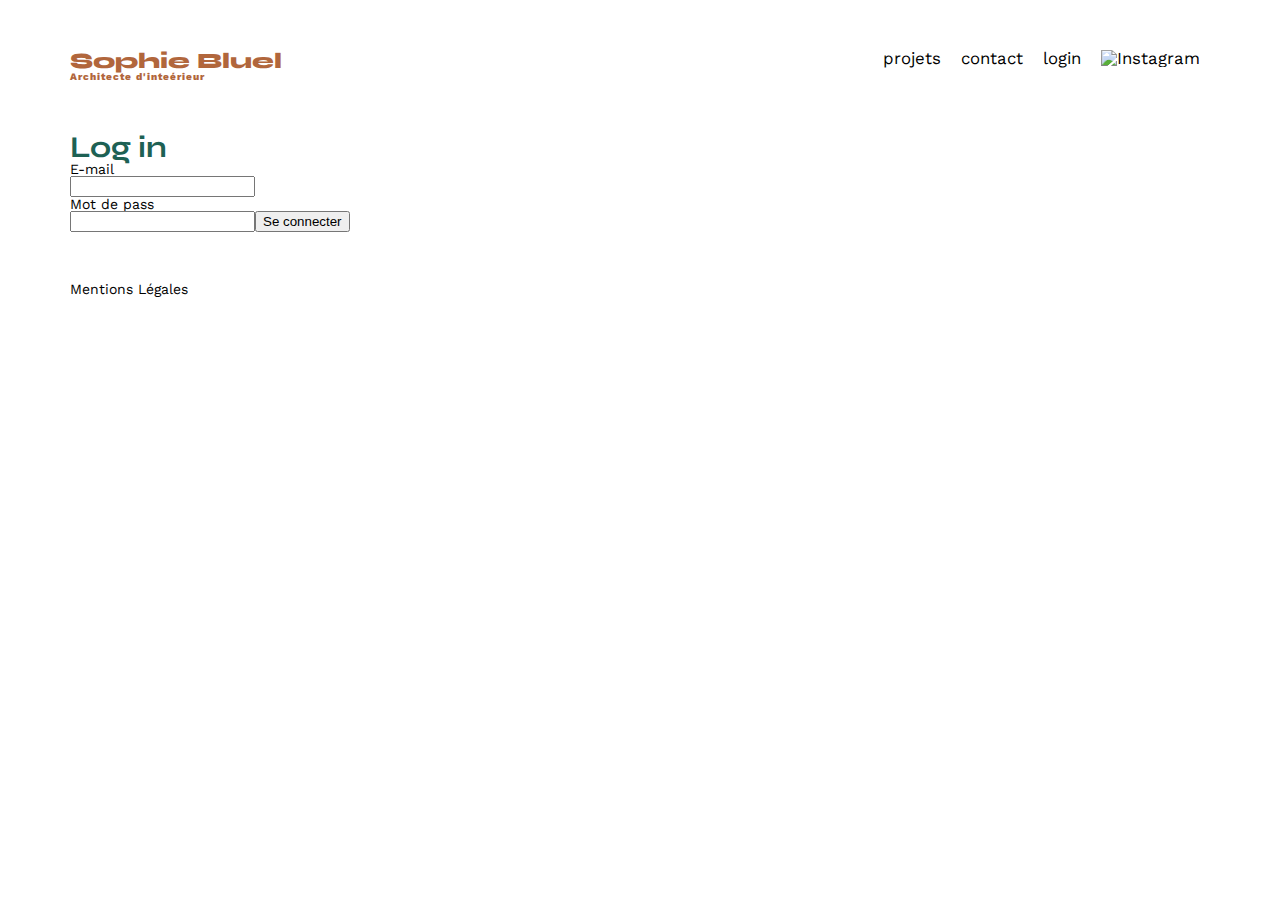
==== FrontEnd/login.html @ 0287772a "formulaire de connection" ====
<!DOCTYPE html>
<html lang="en">
<head>
    <meta charset="UTF-8">
	<title>Sophie Bluel - login </title>
	<meta name="viewport" content="width=device-width, initial-scale=1.0">
	<link rel="preconnect" href="https://fonts.googleapis.com">
	<link rel="preconnect" href="https://fonts.gstatic.com" crossorigin>
	<link href="https://fonts.googleapis.com/css2?family=Syne:wght@700;800&family=Work+Sans&display=swap" rel="stylesheet">
	<meta name="description" content="">
	<link rel="stylesheet" href="./assets/style.css">
</head>
<body>
    <header>
        <h1>Sophie Bluel <span>Architecte d'inteérieur</span></h1>
        <nav>
            <ul>
                <li>projets</li>
                <li>contact</li>
                <li>login</li>
                <li><img src="./assets/icons/instagram.png" alt="Instagram"></li>
            </ul>
        </nav>
    </header>
    <main>
        <section class="section-login">
            <h2>Log in</h2>
            
        </section>
        
    </main>
    <footer>
        
        <p> 
            Mentions Légales
        </p>
    </footer>
    <script src="Login.js"></script>
</body>
</html>
---- FrontEnd/assets/style.css ----
/* http://meyerweb.com/eric/tools/css/reset/
   v2.0 | 20110126
   License: none (public domain)
*/

html, body, div, span, applet, object, iframe,
h1, h2, h3, h4, h5, h6, p, blockquote, pre,
a, abbr, acronym, address, big, cite, code,
del, dfn, em, img, ins, kbd, q, s, samp,
small, strike, strong, sub, sup, tt, var,
b, u, i, center,
dl, dt, dd, ol, ul, li,
fieldset, form, label, legend,
table, caption, tbody, tfoot, thead, tr, th, td,
article, aside, canvas, details, embed,
figure, figcaption, footer, header, hgroup,
menu, nav, output, ruby, section, summary,
time, mark, audio, video {
	margin: 0;
	padding: 0;
	border: 0;
	font-size: 100%;
	font: inherit;
	vertical-align: baseline;
}
/* HTML5 display-role reset for older browsers */
article, aside, details, figcaption, figure,
footer, header, hgroup, menu, nav, section {
	display: block;
}
body {
	line-height: 1;
}
ol, ul {
	list-style: none;
}
blockquote, q {
	quotes: none;
}
blockquote:before, blockquote:after,
q:before, q:after {
	content: '';
	content: none;
}
table {
	border-collapse: collapse;
	border-spacing: 0;
}
/** end reset css**/
body {
	max-width: 1140px;
	margin:auto;
	font-family: 'Work Sans' ;
	font-size: 14px;
}
header {
	display: flex;
	justify-content: space-between;
	margin: 50px 0
}
section {
	margin: 50px 0
}

h1{
	display: flex;
	flex-direction: column;
	font-family: 'Syne';
	font-size: 22px;
	font-weight: 800;
	color: #B1663C
}

h1 > span {
	font-family: 'Work Sans';
	font-size:10px;
	letter-spacing: 0.1em;
;
}

h2{
	font-family: 'Syne';
	font-weight: 700;
	font-size: 30px;
	color: #1D6154
}
nav ul {
	display: flex;
	align-items: center;
	list-style-type: none;

}
nav li {
	padding: 0 10px;
	font-size: 1.2em;
}

li:hover {
	color: #B1663C;
}
#introduction {
	display: flex;
	align-items: center;
}
#introduction figure {
	flex: 1
}
#introduction img {
	display: block;
	margin: auto;
	width: 80%;
}

#introduction article {
	flex: 1
}
#introduction h2 {
	margin-bottom: 1em;
}

#introduction p {
	margin-bottom: 0.5em;
}
#portfolio h2 {
	text-align: center;
	margin-bottom: 1em;
}

/** Filter disigne**/

.filtres {
	display: flex;
	justify-content: center;
	margin: 50px;	
}

.boutonsFiltres,.boutonTous {
	
	min-width: 100px;
	height: 37px;
	margin: 5px;
	padding: 9px 14px  9px 14px ;
	border:1px solid #1D6154;
	border-radius:60px ;
	background-color: #FFFF;
	font-family: 'Syne';
	color: #1D6154;
	font-weight: 700;
	font-size: 16px;
	text-align: center;

}

.boutonsFiltres:hover,.boutonTous:hover {
	background-color: #1D6154;
	color: #FFFF;
}

.gallery {
	width: 100%;
	display: grid;
	grid-template-columns: 1fr 1fr 1fr;
	grid-column-gap: 20px;
	grid-row-gap: 20px;
}

.gallery img {
	width: 100%;

}
#contact {
	width: 50%;
margin: auto;
}
#contact > * {
	text-align: center;

}
#contact h2{
	margin-bottom: 20px;
}
#contact form {
	text-align: left;
	margin-top:30px;
	display: flex;
	flex-direction: column;
}

#contact input {
	height: 50px;
	font-size: 1.2em;
	border: none;
	box-shadow: 0px 4px 14px rgba(0, 0, 0, 0.09);
}
#contact label {
	margin: 2em 0 1em 0;
}
#contact textarea {
	border: none;
	box-shadow: 0px 4px 14px rgba(0, 0, 0, 0.09);
}

input[type="submit"]{
	font-family: 'Syne';
	font-weight: 700;
	color: white;
	background-color: #1D6154;
	margin : 2em auto ;
	width: 180px;
	text-align: center;
	border-radius: 60px ;
}

footer nav ul {
	display: flex;
	justify-content: flex-end;
	margin: 2em
}
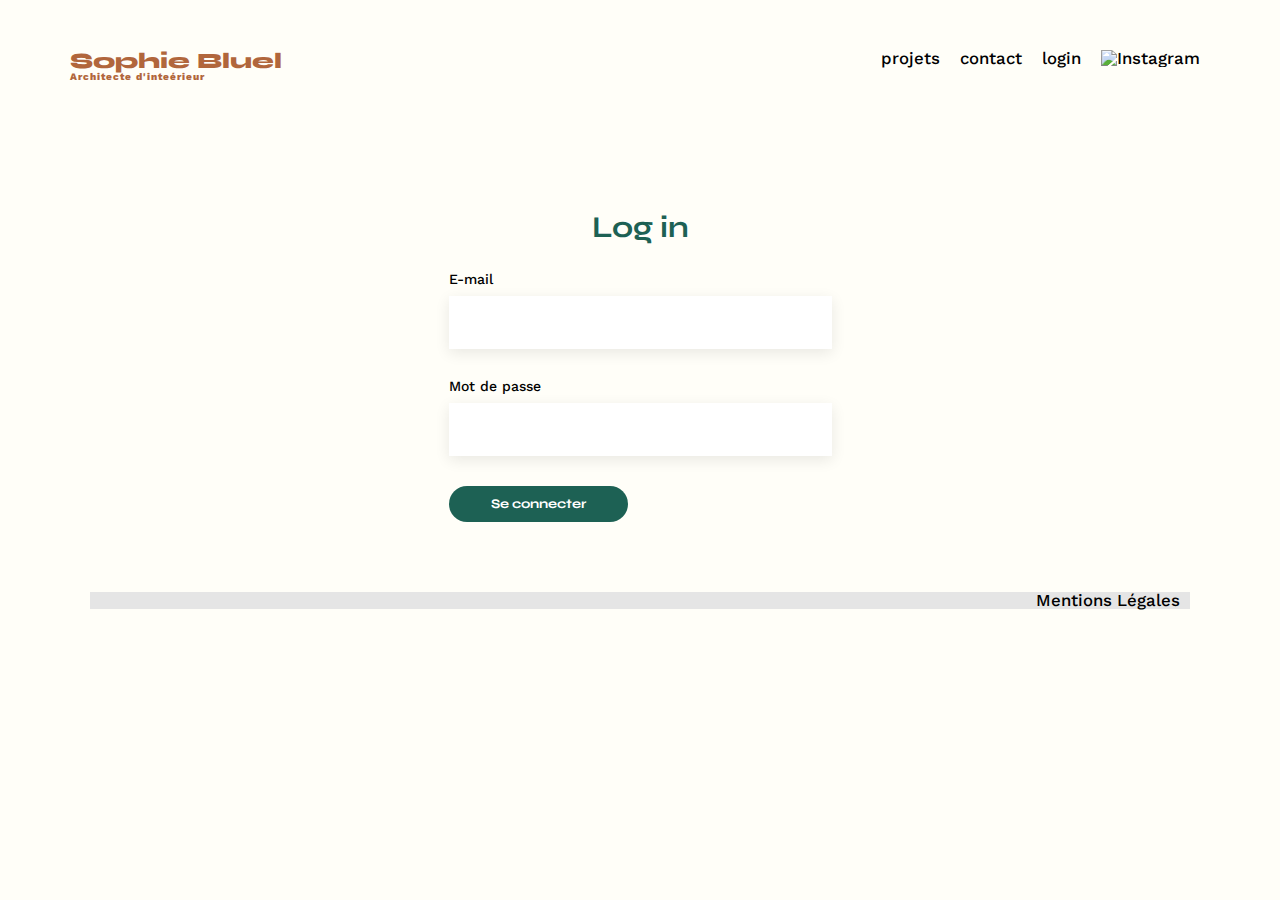
==== commit 0791dc0e: "bouton formulaire addEventListener" ====
--- a/FrontEnd/login.html
+++ b/FrontEnd/login.html
@@ -31,9 +31,13 @@
     </main>
     <footer>
         
-        <p> 
-            Mentions Légales
-        </p>
+        <footer>
+            <nav>
+                <ul>
+                    <li>Mentions Légales</li>
+                </ul>
+            </nav>
+        </footer>
     </footer>
     <script src="Login.js"></script>
 </body>
--- a/FrontEnd/assets/style.css
+++ b/FrontEnd/assets/style.css
@@ -214,6 +214,62 @@
 footer nav ul {
 	display: flex;
 	justify-content: flex-end;
-	margin: 2em
-}
-
+	margin: 2em;
+	background-color: #E5E5E5;
+	margin: 20px;
+}
+
+/** Page formulaire de connection**/
+
+body{
+	font-family: 'Work Sans';
+	font-style: normal;
+	font-weight: 500;
+	font-size: 14px;
+	background-color:#FFFEF8;
+}
+
+h2{
+	display: flex;
+	justify-content: center;
+	margin: 30px;
+}
+
+main {
+	display: flex;
+	justify-content: center;
+	
+	
+}
+
+.formulaire{
+
+	display: flex;
+	flex-direction: column;
+	justify-items: center;
+}
+
+.label-formulaire{
+	display: flex;
+}
+.champs-formulaire{
+	width: 379px;
+	height: 51px;
+	border : none;
+	box-shadow:0px 4px 14px rgba(0, 0, 0, 0.09); 
+	margin-bottom: 30px;
+	margin-top: 10px;
+}
+ .bouton-validation{
+	color: #FFFF;
+	font-family: syne;
+	font-weight: 700;
+	width: 179px;
+	height: 36px;
+	background: #1D6154;
+	border-radius: 60px;
+	border:none;
+	
+	
+ }
+
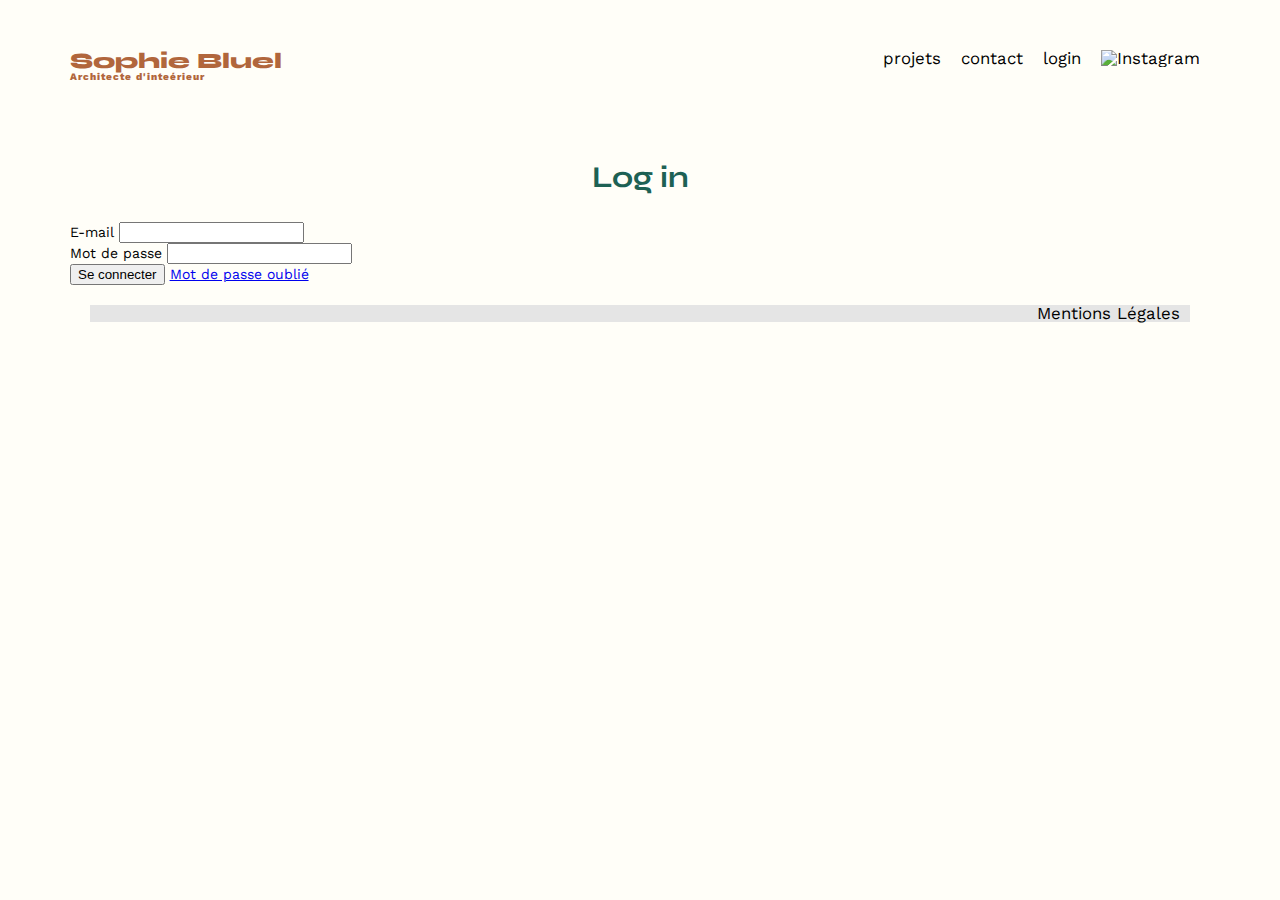
==== commit d69b09bb: "modif formulaire" ====
--- a/FrontEnd/login.html
+++ b/FrontEnd/login.html
@@ -23,10 +23,29 @@
         </nav>
     </header>
     <main>
-        <section class="section-login">
+        <form action="action_page.php" method="post">
+            <h2>Log in</h2>
+          
+            <div class="container">
+                <div class="email-form">
+                <label for="email"><b>E-mail</b></label>
+                <input type="text" name="email" required>
+                </div>
+                <div class="password-form">
+                <label for="psw"><b>Mot de passe</b></label>
+                <input type="password" name="psw" required>
+                </div>
+                <div class="connexion-password">
+                    <button type="submit">Se connecter</button>
+                    <span class="psw"><a href="#">Mot de passe oublié</a></span>
+                </div>
+            </div>
+          </form> 
+        
+        <!-- <section class="section-login">
             <h2>Log in</h2>
             
-        </section>
+        </section> -->
         
     </main>
     <footer>
--- a/FrontEnd/assets/style.css
+++ b/FrontEnd/assets/style.css
@@ -31,6 +31,11 @@
 body {
 	line-height: 1;
 }
+main {
+	display: flex;
+	flex-direction: column;
+	justify-content: center;
+}
 ol, ul {
 	list-style: none;
 }
@@ -222,12 +227,14 @@
 /** Page formulaire de connection**/
 
 body{
-	font-family: 'Work Sans';
-	font-style: normal;
-	font-weight: 500;
-	font-size: 14px;
+	
 	background-color:#FFFEF8;
 }
+.section-login {
+display: flex;
+flex-direction: column;
+align-items: center;
+}
 
 h2{
 	display: flex;
@@ -235,18 +242,13 @@
 	margin: 30px;
 }
 
-main {
-	display: flex;
-	justify-content: center;
-	
-	
-}
-
-.formulaire{
-
-	display: flex;
-	flex-direction: column;
-	justify-items: center;
+
+
+.formulaire-login{
+
+	display: flex;
+	flex-direction: column;
+	justify-content: center;
 }
 
 .label-formulaire{
@@ -269,7 +271,10 @@
 	background: #1D6154;
 	border-radius: 60px;
 	border:none;
-	
-	
+	margin: 20px;
+
  }
 
+.lien-oublie {
+	margin: 20px;
+}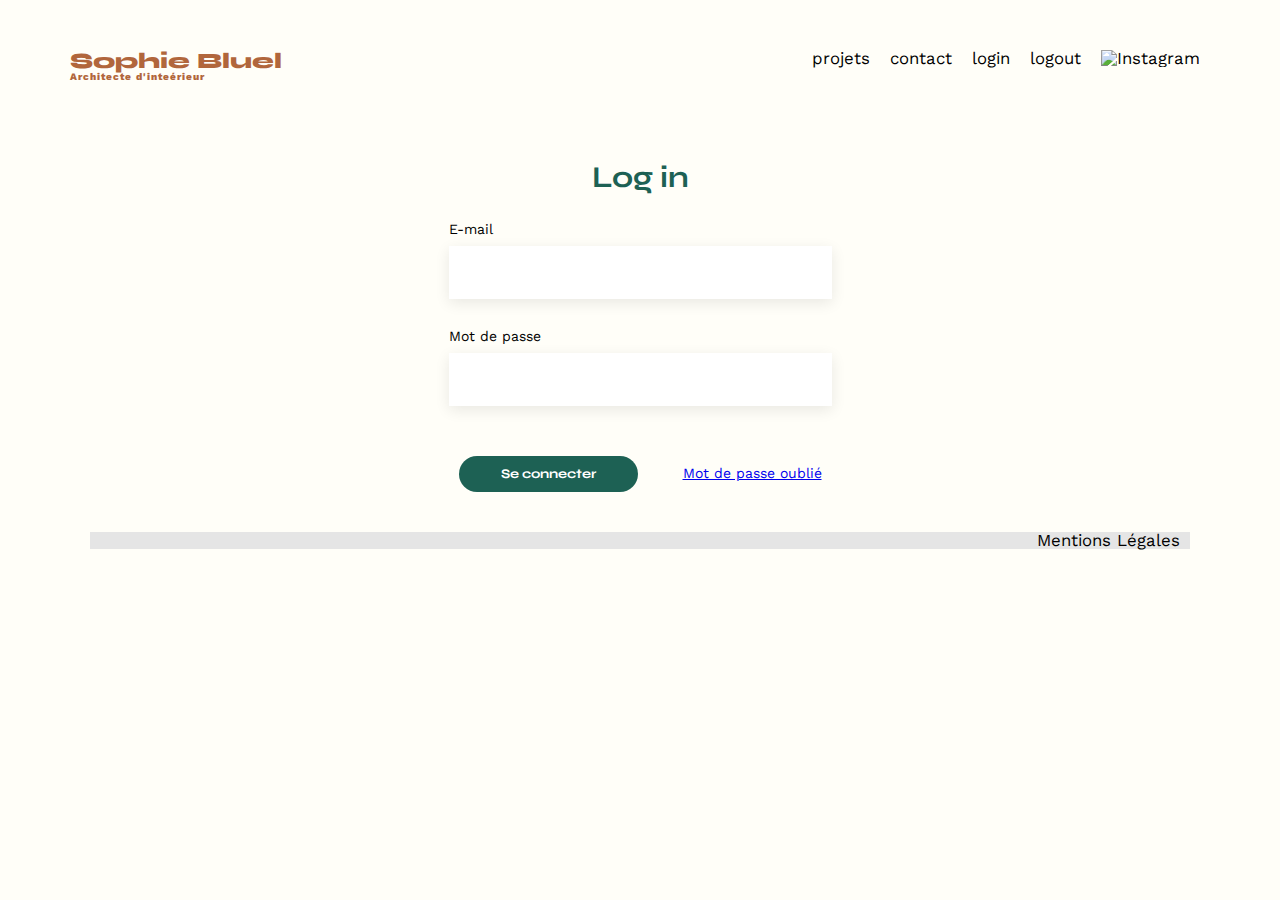
==== commit 67fe79e0: "modif global" ====
--- a/FrontEnd/login.html
+++ b/FrontEnd/login.html
@@ -17,7 +17,8 @@
             <ul>
                 <li>projets</li>
                 <li>contact</li>
-                <li>login</li>
+                <li id="Login">login</li>
+                <li id="logout">logout</li>
                 <li><img src="./assets/icons/instagram.png" alt="Instagram"></li>
             </ul>
         </nav>
@@ -26,18 +27,18 @@
         <form action="action_page.php" method="post">
             <h2>Log in</h2>
           
-            <div class="container">
+            <div class="section-login">
                 <div class="email-form">
-                <label for="email"><b>E-mail</b></label>
-                <input type="text" name="email" required>
+                <label for="email" class="label-formulaire"><b>E-mail</b></label>
+                <input type="text" name="email" required class="champs-formulaire">
                 </div>
                 <div class="password-form">
-                <label for="psw"><b>Mot de passe</b></label>
-                <input type="password" name="psw" required>
+                <label for="psw" class="label-formulaire"><b>Mot de passe</b></label>
+                <input type="password" name="psw" required class="champs-formulaire">
                 </div>
                 <div class="connexion-password">
-                    <button type="submit">Se connecter</button>
-                    <span class="psw"><a href="#">Mot de passe oublié</a></span>
+                    <button type="submit" class="bouton-validation">Se connecter</button>
+                    <span class="lien-oublie"><a href="#">Mot de passe oublié</a></span>
                 </div>
             </div>
           </form> 
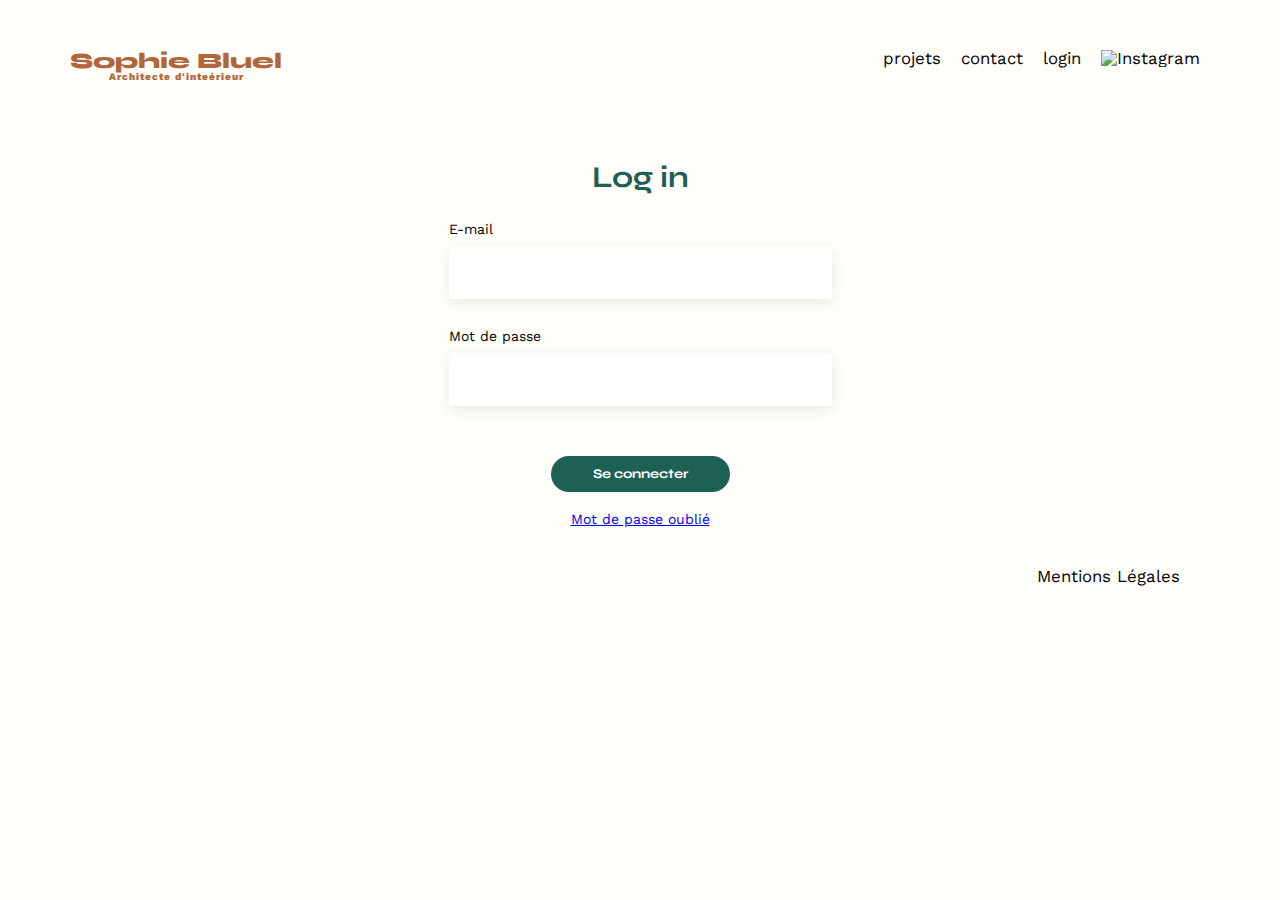
==== commit 765a8e38: "mise en forme" ====
--- a/FrontEnd/login.html
+++ b/FrontEnd/login.html
@@ -10,15 +10,17 @@
 	<meta name="description" content="">
 	<link rel="stylesheet" href="./assets/style.css">
 </head>
-<body>
+<body class="login-body">
     <header>
         <h1>Sophie Bluel <span>Architecte d'inteérieur</span></h1>
+
+        <!--navigation-->
+        
         <nav>
             <ul>
-                <li>projets</li>
-                <li>contact</li>
-                <li id="Login">login</li>
-                <li id="logout">logout</li>
+                <a href="index.html"><li>projets</li></a>
+                <a href="index.html"><li>contact</li></a>
+                <a href="login.html"><li >login</li></a>
                 <li><img src="./assets/icons/instagram.png" alt="Instagram"></li>
             </ul>
         </nav>
@@ -28,7 +30,7 @@
             <h2>Log in</h2>
           
             <div class="section-login">
-                <div class="email-form">
+                <div class="label-">
                 <label for="email" class="label-formulaire"><b>E-mail</b></label>
                 <input type="text" name="email" required class="champs-formulaire">
                 </div>
@@ -36,25 +38,21 @@
                 <label for="psw" class="label-formulaire"><b>Mot de passe</b></label>
                 <input type="password" name="psw" required class="champs-formulaire">
                 </div>
-                <div class="connexion-password">
+                <div class="connexion-oublie">
                     <button type="submit" class="bouton-validation">Se connecter</button>
-                    <span class="lien-oublie"><a href="#">Mot de passe oublié</a></span>
+                    <span id="lien-oublie"><a href="#">Mot de passe oublié</a></span>
                 </div>
             </div>
           </form> 
         
-        <!-- <section class="section-login">
-            <h2>Log in</h2>
-            
-        </section> -->
-        
+             
     </main>
     <footer>
         
         <footer>
             <nav>
                 <ul>
-                    <li>Mentions Légales</li>
+                    <a href="#"><li>Mentions Légales</li></a>
                 </ul>
             </nav>
         </footer>
--- a/FrontEnd/assets/style.css
+++ b/FrontEnd/assets/style.css
@@ -31,6 +31,12 @@
 body {
 	line-height: 1;
 }
+
+.login-body{
+width: 1440px;
+max-height: 1024px;
+
+}
 main {
 	display: flex;
 	flex-direction: column;
@@ -57,6 +63,7 @@
 	margin:auto;
 	font-family: 'Work Sans' ;
 	font-size: 14px;
+	background-color:#FFFEF8;
 }
 header {
 	display: flex;
@@ -95,9 +102,21 @@
 	list-style-type: none;
 
 }
+nav a {
+	text-decoration: none;
+	margin: 0;
+	padding: 0;
+	border: 0;
+	font-size: 100%;
+	font: inherit;
+	vertical-align: baseline;
+}
 nav li {
 	padding: 0 10px;
 	font-size: 1.2em;
+}
+li{
+	color:black;
 }
 
 li:hover {
@@ -220,16 +239,14 @@
 	display: flex;
 	justify-content: flex-end;
 	margin: 2em;
-	background-color: #E5E5E5;
 	margin: 20px;
+	height: 60px;
+	max-width: 1440px;
 }
 
 /** Page formulaire de connection**/
 
-body{
-	
-	background-color:#FFFEF8;
-}
+
 .section-login {
 display: flex;
 flex-direction: column;
@@ -242,7 +259,10 @@
 	margin: 30px;
 }
 
-
+.section-login{
+	display: flex;
+	justify-content: center;
+}
 
 .formulaire-login{
 
@@ -275,6 +295,20 @@
 
  }
 
-.lien-oublie {
-	margin: 20px;
-}+.connection-oublie {
+ display: flex;
+ justify-content: center;
+}
+
+span {
+	display: flex;
+	justify-content: center;
+	text-align: center;
+
+}
+/*Redirection Page d'accueil utilisateur deconnecté et connecté*/
+
+/*deconnecté*/
+
+/*connecté*/
+
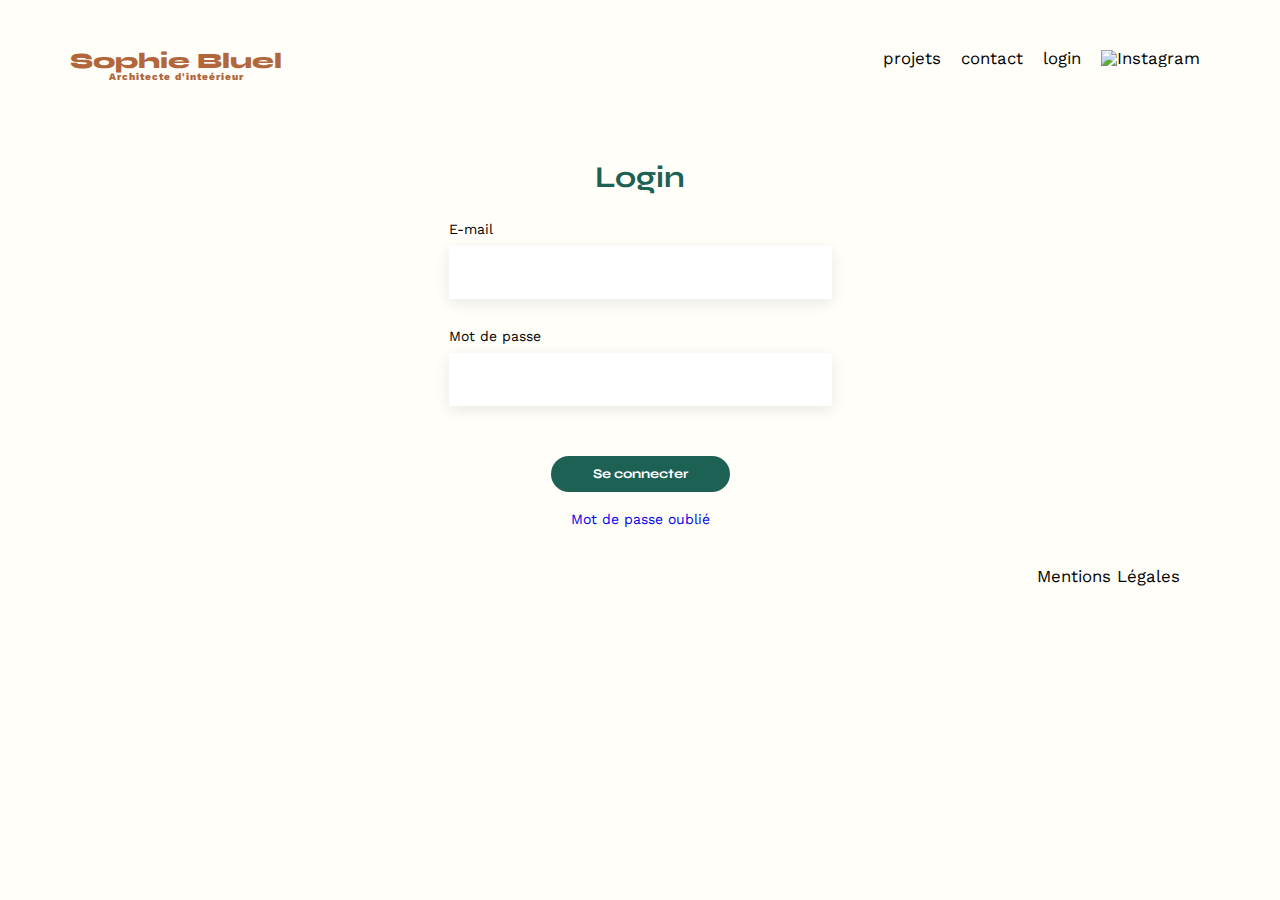
==== commit 8183081c: "finalisation details css et commentaires" ====
--- a/FrontEnd/login.html
+++ b/FrontEnd/login.html
@@ -1,62 +1,74 @@
 <!DOCTYPE html>
 <html lang="en">
+
 <head>
     <meta charset="UTF-8">
-	<title>Sophie Bluel - login </title>
-	<meta name="viewport" content="width=device-width, initial-scale=1.0">
-	<link rel="preconnect" href="https://fonts.googleapis.com">
-	<link rel="preconnect" href="https://fonts.gstatic.com" crossorigin>
-	<link href="https://fonts.googleapis.com/css2?family=Syne:wght@700;800&family=Work+Sans&display=swap" rel="stylesheet">
-	<meta name="description" content="">
-	<link rel="stylesheet" href="./assets/style.css">
+    <title>Sophie Bluel - login </title>
+    <meta name="viewport" content="width=device-width, initial-scale=1.0">
+    <link rel="preconnect" href="https://fonts.googleapis.com">
+    <link rel="preconnect" href="https://fonts.gstatic.com" crossorigin>
+    <link href="https://fonts.googleapis.com/css2?family=Syne:wght@700;800&family=Work+Sans&display=swap"
+        rel="stylesheet">
+    <meta name="description" content="">
+    <link rel="stylesheet" href="./assets/style.css">
 </head>
+
 <body class="login-body">
     <header>
-        <h1>Sophie Bluel <span>Architecte d'inteérieur</span></h1>
+        <div class="header-statut-deconnection">
+            <h1>Sophie Bluel <span>Architecte d'inteérieur</span></h1>
+            <nav>
+                <ul>
+                    <a href="index.html/#contact">
+                        <li>projets</li>
+                    </a>
+                    <a href="index.html">
+                        <li>contact</li>
+                    </a>
+                    <a href="login.html" id="login">
+                        <li>login</li>
+                    </a>
 
-        <!--navigation-->
-        
-        <nav>
-            <ul>
-                <a href="index.html"><li>projets</li></a>
-                <a href="index.html"><li>contact</li></a>
-                <a href="login.html"><li >login</li></a>
-                <li><img src="./assets/icons/instagram.png" alt="Instagram"></li>
-            </ul>
-        </nav>
+                    <li><img src="./assets/icons/instagram.png" alt="Instagram"></li>
+                </ul>
+            </nav>
+        </div>
     </header>
     <main>
         <form action="action_page.php" method="post">
-            <h2>Log in</h2>
-          
+            <h2>Login</h2>
+
             <div class="section-login">
-                <div class="label-">
-                <label for="email" class="label-formulaire"><b>E-mail</b></label>
-                <input type="text" name="email" required class="champs-formulaire">
+                <div class="label-champs">
+                    <label for="email" class="label-formulaire"><b>E-mail</b></label>
+                    <input type="text" name="email" required class="champs-formulaire">
                 </div>
                 <div class="password-form">
-                <label for="psw" class="label-formulaire"><b>Mot de passe</b></label>
-                <input type="password" name="psw" required class="champs-formulaire">
+                    <label for="psw" class="label-formulaire"><b>Mot de passe</b></label>
+                    <input type="password" name="psw" required class="champs-formulaire">
                 </div>
                 <div class="connexion-oublie">
                     <button type="submit" class="bouton-validation">Se connecter</button>
                     <span id="lien-oublie"><a href="#">Mot de passe oublié</a></span>
                 </div>
             </div>
-          </form> 
-        
-             
+        </form>
+
+
     </main>
     <footer>
-        
+
         <footer>
             <nav>
                 <ul>
-                    <a href="#"><li>Mentions Légales</li></a>
+                    <a href="#">
+                        <li>Mentions Légales</li>
+                    </a>
                 </ul>
             </nav>
         </footer>
     </footer>
     <script src="Login.js"></script>
 </body>
+
 </html>--- a/FrontEnd/assets/style.css
+++ b/FrontEnd/assets/style.css
@@ -31,6 +31,9 @@
 body {
 	line-height: 1;
 }
+a{
+	text-decoration: none;
+}
 
 .login-body{
 width: 1440px;
@@ -67,9 +70,18 @@
 }
 header {
 	display: flex;
+	flex-direction: column;
 	justify-content: space-between;
 	margin: 50px 0
 }
+.header-statut-deconnection{
+	display: flex;
+	justify-content: space-between;
+	
+	
+}
+
+
 section {
 	margin: 50px 0
 }
@@ -122,6 +134,9 @@
 li:hover {
 	color: #B1663C;
 }
+#modifier{
+	margin: 20px;
+}
 #introduction {
 	display: flex;
 	align-items: center;
@@ -148,6 +163,13 @@
 #portfolio h2 {
 	text-align: center;
 	margin-bottom: 1em;
+}
+.modifier-projet-titreh2{
+	display: flex;
+	flex-direction: row; 
+	justify-content: center;
+	align-items: center;
+
 }
 
 /** Filter disigne**/
@@ -244,7 +266,7 @@
 	max-width: 1440px;
 }
 
-/** Page formulaire de connection**/
+/** Page formulaire de connection **/
 
 
 .section-login {
@@ -274,6 +296,7 @@
 .label-formulaire{
 	display: flex;
 }
+
 .champs-formulaire{
 	width: 379px;
 	height: 51px;
@@ -282,7 +305,8 @@
 	margin-bottom: 30px;
 	margin-top: 10px;
 }
- .bouton-validation{
+
+.bouton-validation{
 	color: #FFFF;
 	font-family: syne;
 	font-weight: 700;
@@ -293,7 +317,7 @@
 	border:none;
 	margin: 20px;
 
- }
+}
 
 .connection-oublie {
  display: flex;
@@ -306,9 +330,318 @@
 	text-align: center;
 
 }
-/*Redirection Page d'accueil utilisateur deconnecté et connecté*/
-
-/*deconnecté*/
-
-/*connecté*/
-
+
+/** barre de modification**/
+
+.barre-modif{
+	display: flex;
+	justify-content: center;
+	width: 100%;
+	height: 59px;
+	color: #FFFEF8;
+	background-color: black;
+	align-items: center;
+	margin-bottom: 20px;
+}
+
+.bouton-publier{
+	max-width: 216px;
+	height:38px ;
+	border: none;
+	background-color: #FFFEF8;
+	border-radius: 60px;
+	margin-left: 20px;
+	margin: 10px;
+	padding: 5px;
+}
+
+
+#icone-modifier{
+	margin: 5px;
+}
+
+
+/** Modales**/
+
+/** Overlay**/
+.modales {
+	width: 100%;
+	height: 100%;
+	background-color: #00000030;
+    position: fixed;
+    left: 0;
+    top: 0;
+	display: none;
+
+}
+
+.modale{
+	
+	position: absolute;
+	left: 50%;
+	top: 50%;
+	transform: translate(-50% ,+10%);
+	padding: 0px;
+	margin: 0;
+	display: block;
+	justify-content: center;
+	align-items: center;
+	z-index: 1;
+	
+	
+}
+
+.contenu-modale{
+	width: 630px;
+	margin: 0;
+	display: flex;
+	flex-direction: column;
+	align-items: center;
+	justify-content: center;
+	background-color: #FFFEFF;
+	box-sizing: border-box;
+	overflow: auto;
+	border-radius: 10px;
+	
+}
+
+.bouton-fermer{
+	
+	margin: 0;
+	padding: 0;
+	border: none;
+	background-color: #FFFEFF;
+	display: flex;
+	justify-self: right;
+}
+
+.modale h2 {
+	font-family: 'Work Sans';
+	color: #000000;
+	font-weight: 400;
+	font-size: 26px;
+	text-align: center;
+}
+
+.modale .bouton-validation  {
+	display: flex;
+	justify-content: center;
+	justify-self: right;
+	align-items: center;
+	
+}
+
+.modale form{
+margin: 30px;
+}
+
+.modale .champs-formulaire{
+	width: 440px;
+}
+
+.modale .label-formulaire{
+	font-family: Work Sans;
+	font-size: 14px;
+	font-weight: 500;
+}
+
+
+/** Modale 1 Gallerie photo **/
+
+
+.fermeture-modale{
+	display: flex;
+	justify-content: right;
+	width: 630px;
+	box-sizing: border-box;
+	padding: 20px 30px 20px 30px;
+}
+
+
+.affichage-miniature{
+	margin-left: 40px;
+	margin-right: 40px;
+	display: flex;
+	flex-wrap: wrap;
+	justify-content: justify;
+	gap: 10px;
+	padding: 0px;
+	margin: 40px;
+	padding-bottom:50px;
+	border-bottom: solid 1px  #B3B3B3;
+}
+
+
+
+.fiche-miniature{
+	display: flex;
+	flex-direction: column;
+	width: 78.13;
+	box-sizing: border-box;
+	padding: 10px;
+}
+
+.icones-fiche-miniature{
+	display: flex;
+	justify-content: right;
+	gap: 2px;
+	position: absolute;
+	align-self: flex-end;
+	
+}
+
+
+.bouton-delete{
+	display: flex;
+	justify-content: center;
+	align-items: center;
+	width: 17px;
+	height: 17px;
+	padding: 0;
+	color: #FFFFFF;
+	background-color: #000000;
+	border: none;
+}
+
+ #icone-poubelle{
+	width: 20px;
+	height: 20px;
+	display: flex;
+	justify-content: center;
+	align-items: center;
+}
+
+#bouton-deplacer {
+	justify-content: center;
+	width: 21px;
+	padding: 0;
+	color: transparent;
+	border: none;
+	background-color: transparent;
+}
+
+#bouton-deplacer :hover{
+	color: #000000;
+}
+
+#icone-deplacer{
+	width: 20px;
+	height: 20px;
+	display: flex;
+	justify-content: center;
+	align-items: center;
+	color: transparent;
+	background-color: tr;
+}
+
+
+.modale img{
+	
+	width: 78.12px;
+	height: 104.08px;
+}
+
+.ajouter-supprimer{
+	display: flex;
+	flex-direction: column;
+	justify-items: center;
+	margin: 50px;
+}
+
+#supprimer{
+	display: flex;
+	align-self: center;
+	color: #D65353;
+}
+
+/** Modale2 **/
+
+
+.retour-fermer{
+	box-sizing: border-box;
+	width: 630px;
+	display: flex;
+	padding: 10px 30px 10px 30px;
+	justify-content: space-between;
+}
+.bouton-retour{
+	border: none;
+	background-color: #FFFEFF;
+}
+
+#section-ajout{
+	width: 100%;
+	min-width: 420px;
+	height: 100%;
+	min-height: 169px;
+	padding: 10px;
+	border-radius: 3px;
+	background-color:#E8F1F6 ;
+	display: flex;
+	flex-direction: column;
+	justify-content: end;
+	align-items: center;
+
+}
+
+.fa-image::before{
+
+	display: flex;
+	justify-self: center;
+	align-self: center;
+}
+
+.inserer-photo p {
+	display: flex;
+	aligne-self: center;
+}
+
+#section-ajout input {
+	display: none;
+}
+
+#icone-image {
+	display: flex;
+	justify-content: center;
+	align-content: center;
+	width: 58px;
+	height: 58px;
+	margin: 5px;
+	padding-left: 3px;
+	padding-right:3px ;
+	
+	background-color: #CBD6DC;
+	color:#E8F1F6 ;
+	font-size: 60px;
+}
+
+#bouton-ajouter-photo{
+height: 36px;
+width: 173px;
+padding-top: 15px;
+border: none;
+border-radius: 50px;
+background: #CBD6DC;
+font-family: Work Sans ;
+font-size: 14px;
+font-weight: 500;
+color: rgba(48, 102, 133, 1);
+text-align: center;
+}
+
+.formulaire-ajout{
+	width: 440px;
+	display: flex;
+	flex-direction: column;
+	justify-items: center;
+}
+
+#valider-modale2{
+	display: flex;
+	justify-self: center;
+	align-self: center;
+	background-color:#A7A7A7 ;
+	height: 36px;
+	width: 237px;
+
+}